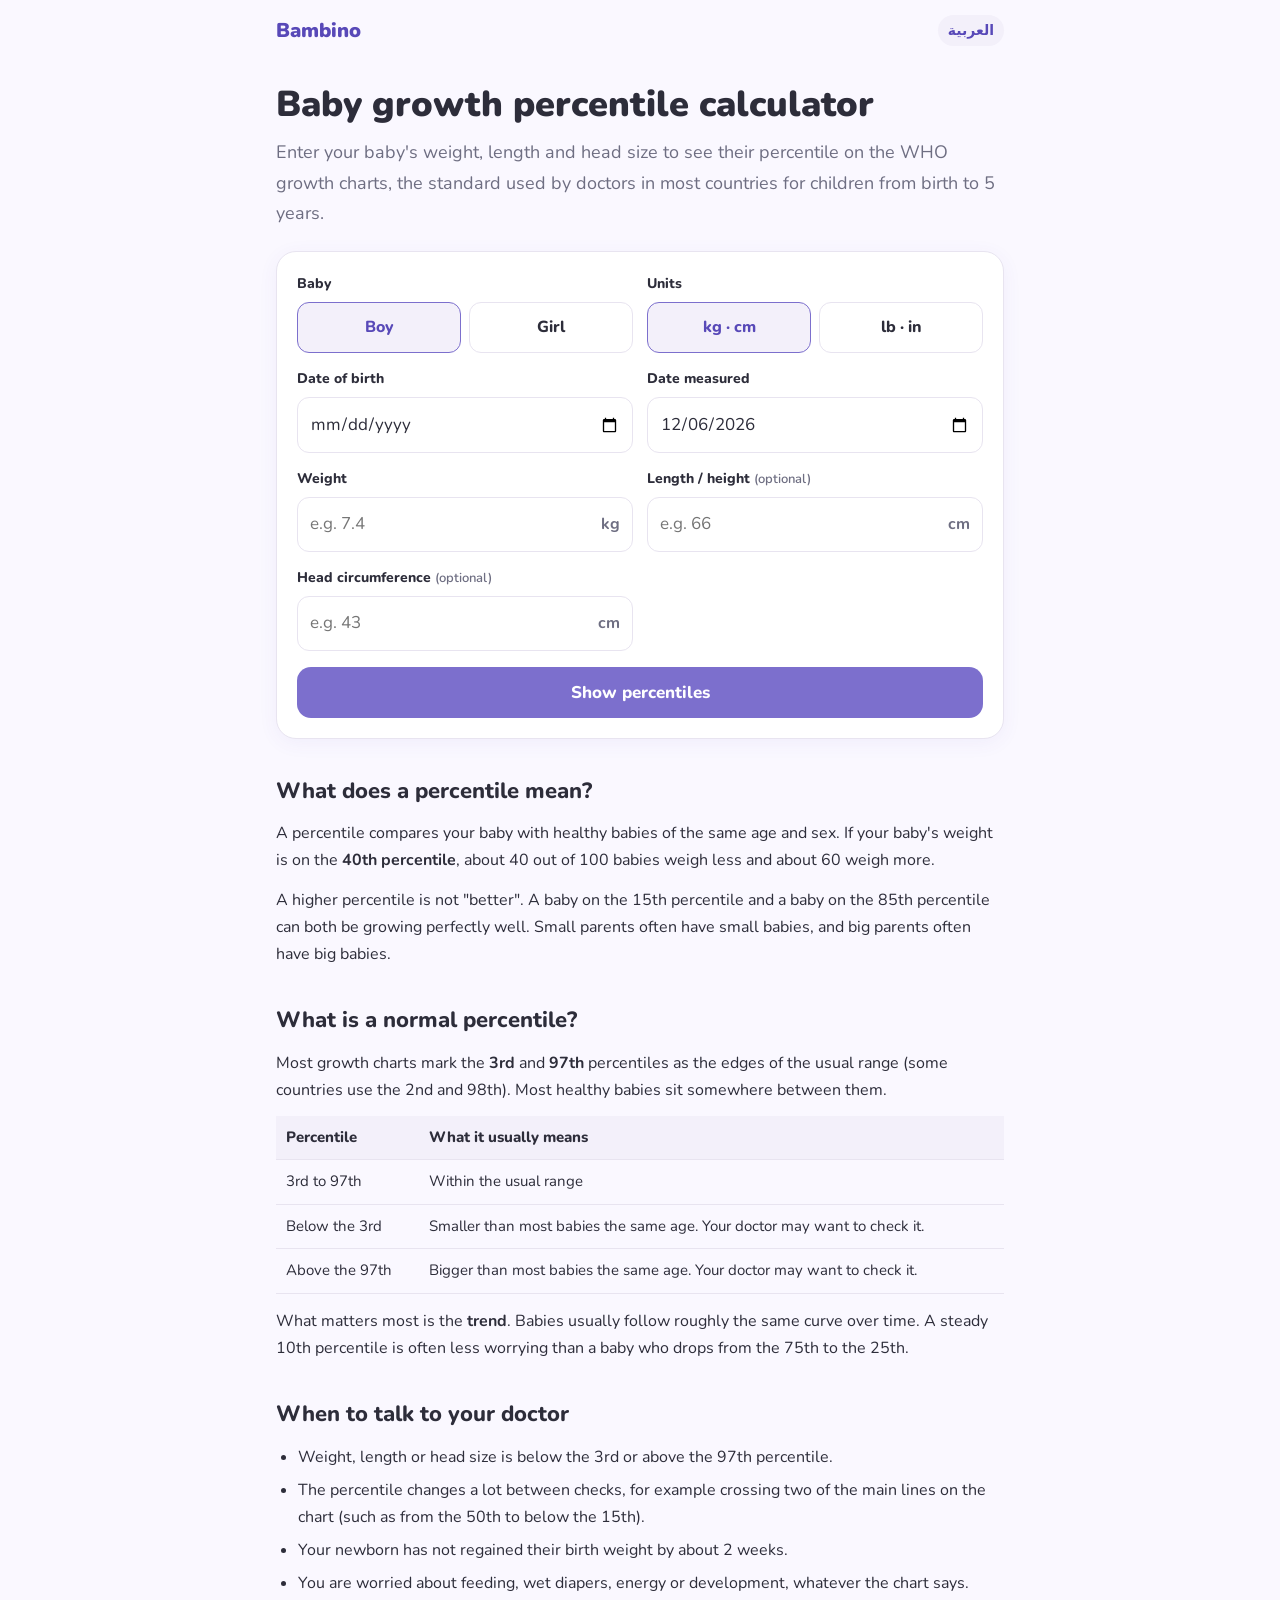
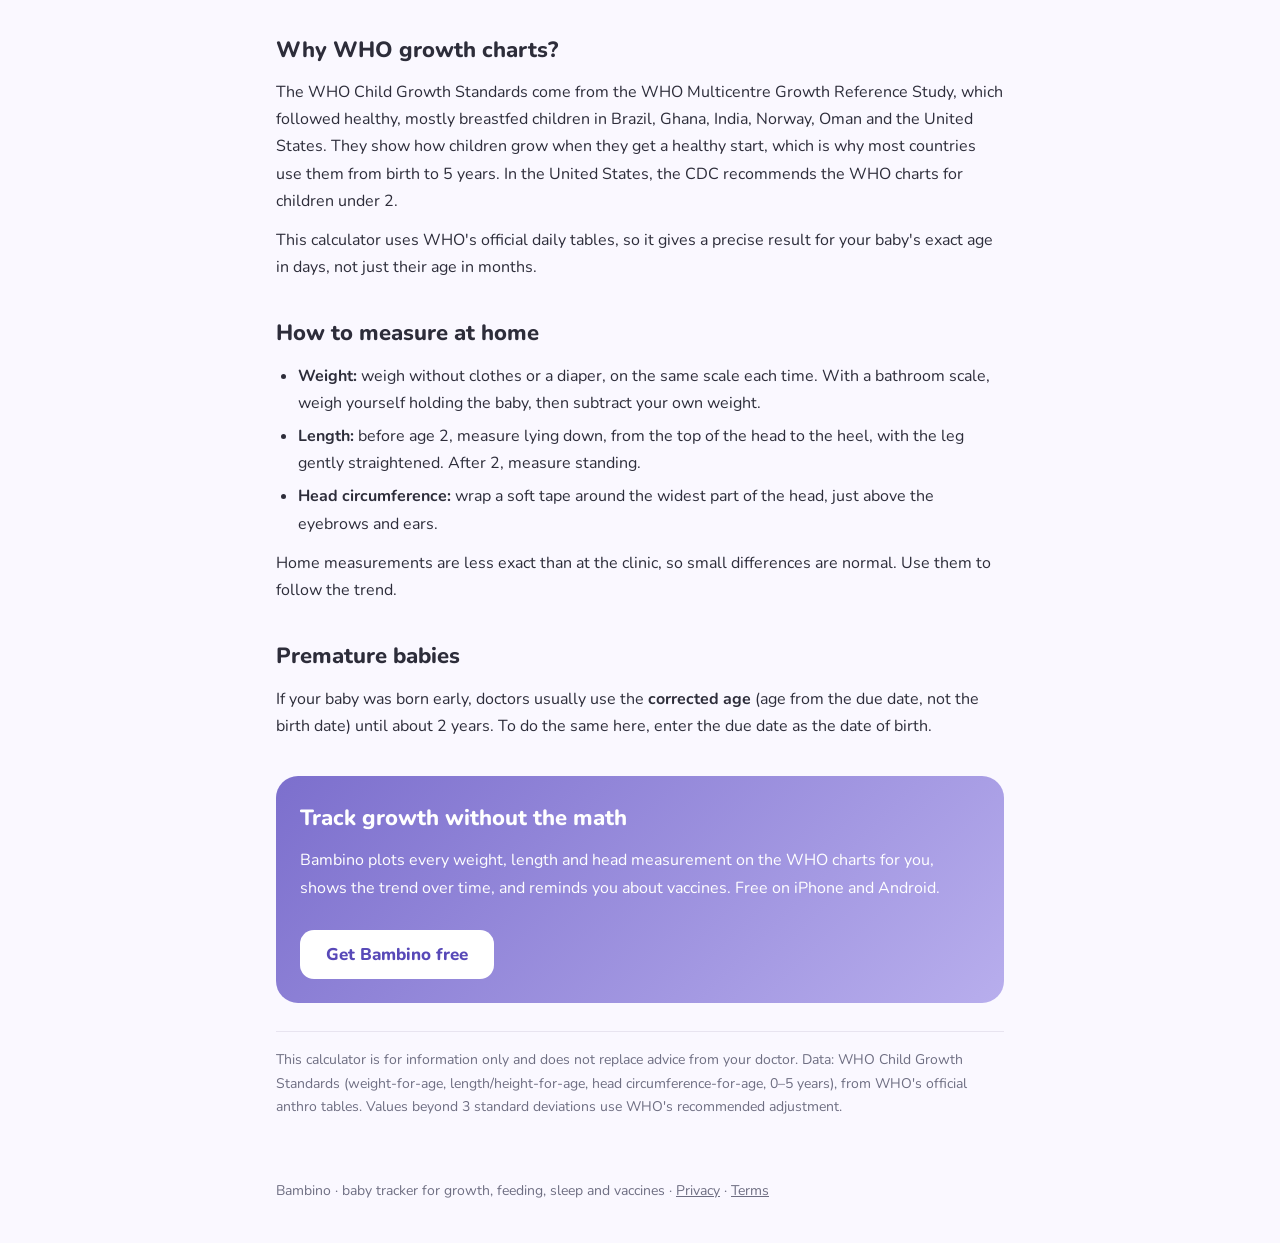
==== growth-percentile/index.html @ 47997323 "Add WHO growth percentile calculator pages (EN, AR) and sitemap Co-Authored-By: Claude Opus 5.5 <nor" ====
<!doctype html>
<html lang="en" dir="ltr"><head><meta charset="utf-8">
<meta name="viewport" content="width=device-width, initial-scale=1">
<title>Baby Growth Percentile Calculator (WHO Charts, 0–5 Years) | Bambino</title>
<meta name="description" content="Free WHO growth percentile calculator for babies and toddlers. Check weight, length and head circumference percentiles by exact age, and learn what&#x27;s normal.">
<link rel="canonical" href="https://kiromalakhabib.github.io/bambino-legal/growth-percentile/"><link rel="alternate" hreflang="en" href="https://kiromalakhabib.github.io/bambino-legal/growth-percentile/"><link rel="alternate" hreflang="ar" href="https://kiromalakhabib.github.io/bambino-legal/ar/growth-percentile/"><link rel="alternate" hreflang="x-default" href="https://kiromalakhabib.github.io/bambino-legal/growth-percentile/">
<meta property="og:type" content="article"><meta property="og:title" content="Baby Growth Percentile Calculator (WHO Charts, 0–5 Years) | Bambino">
<meta property="og:description" content="Free WHO growth percentile calculator for babies and toddlers. Check weight, length and head circumference percentiles by exact age, and learn what&#x27;s normal."><meta property="og:url" content="https://kiromalakhabib.github.io/bambino-legal/growth-percentile/">
<meta property="og:locale" content="en">
<link rel="preconnect" href="https://fonts.googleapis.com"><link rel="preconnect" href="https://fonts.gstatic.com" crossorigin>
<link href="https://fonts.googleapis.com/css2?family=Nunito:wght@500;700;800;900&family=Cairo:wght@500;700;800;900&display=swap" rel="stylesheet">
<link rel="stylesheet" href="../assets/guides.css">
<script type="application/ld+json">{"@context": "https://schema.org", "@type": "MedicalWebPage", "name": "Baby Growth Percentile Calculator (WHO Charts, 0–5 Years) | Bambino", "description": "Free WHO growth percentile calculator for babies and toddlers. Check weight, length and head circumference percentiles by exact age, and learn what's normal.", "inLanguage": "en", "url": "https://kiromalakhabib.github.io/bambino-legal/growth-percentile/", "lastReviewed": "2026-11-14", "audience": {"@type": "Audience", "audienceType": "Parents"}, "publisher": {"@type": "Organization", "name": "Bambino"}}</script>
</head><body>
<div class="top"><a class="brand" href="https://kiromalakhabib.github.io/bambino-legal/download.html?src=seo_growth_en_logo">Bambino</a><span class="lang"><a href="../ar/growth-percentile/" hreflang="ar" lang="ar">العربية</a></span></div>
<main>
<h1>Baby growth percentile calculator</h1>
<p class="lede">Enter your baby's weight, length and head size to see their percentile on the WHO growth charts, the standard used by doctors in most countries for children from birth to 5 years.</p>
<form id="gp-form" class="card" data-lms="../assets/who-lms.json" novalidate>
<div class="gp-grid">
  <div><label class="f">Baby</label><div class="seg">
    <label><input type="radio" name="sex" value="1" checked><span>Boy</span></label>
    <label><input type="radio" name="sex" value="2"><span>Girl</span></label></div></div>
  <div><label class="f">Units</label><div class="seg">
    <label><input type="radio" name="units" value="met" checked><span>kg · cm</span></label>
    <label><input type="radio" name="units" value="imp"><span>lb · in</span></label></div></div>
  <div><label class="f" for="gp-dob">Date of birth</label><div class="f-in"><input type="date" id="gp-dob" required></div></div>
  <div><label class="f" for="gp-date">Date measured</label><div class="f-in"><input type="date" id="gp-date" required></div></div>
  <div><label class="f" for="gp-w">Weight</label><div class="f-in"><input id="gp-w" inputmode="decimal" placeholder="e.g. 7.4"><span id="gp-w-unit"></span></div></div>
  <div><label class="f" for="gp-l">Length / height <span class="opt">(optional)</span></label><div class="f-in"><input id="gp-l" inputmode="decimal" placeholder="e.g. 66"><span id="gp-l-unit"></span></div></div>
  <div><label class="f" for="gp-h">Head circumference <span class="opt">(optional)</span></label><div class="f-in"><input id="gp-h" inputmode="decimal" placeholder="e.g. 43"><span id="gp-h-unit"></span></div></div>
</div>
<button class="btn" type="submit">Show percentiles</button>
<div id="gp-out" aria-live="polite"></div>
</form>
<script type="application/json" id="gp-text">{"kg": "kg", "lb": "lb", "cm": "cm", "in": "in", "weight": "Weight for age", "length": "Length for age", "height": "Height for age", "head": "Head circumference for age", "pct": "{n}th percentile", "below01": "Below the 0.1st percentile", "above999": "Above the 99.9th percentile", "ok": "About {n} in 100 babies of the same age and sex measure less, and {m} measure more. This is within the usual range.", "low": "Below the 3rd percentile. This can be normal for some babies, but it is worth checking with your doctor.", "high": "Above the 97th percentile. This can be normal for some babies, but it is worth checking with your doctor.", "ageIs": "Age at measurement: {m} months ({d} days)", "note": "One measurement is a snapshot. Your doctor looks at how your baby grows over time, not at a single number.", "needDates": "Please enter the date of birth and the date measured.", "ageRange": "The WHO standards cover birth to 5 years. Please check the dates.", "needOne": "Enter at least one measurement: weight, length or head circumference.", "loading": "Loading WHO tables…", "loadFail": "Could not load the WHO tables. Please check your connection and try again."}</script>
<script src="../assets/growth.js" defer></script>

<h2>What does a percentile mean?</h2>
<p>A percentile compares your baby with healthy babies of the same age and sex. If your baby's weight is on the <b>40th percentile</b>, about 40 out of 100 babies weigh less and about 60 weigh more.</p>
<p>A higher percentile is not "better". A baby on the 15th percentile and a baby on the 85th percentile can both be growing perfectly well. Small parents often have small babies, and big parents often have big babies.</p>

<h2>What is a normal percentile?</h2>
<p>Most growth charts mark the <b>3rd</b> and <b>97th</b> percentiles as the edges of the usual range (some countries use the 2nd and 98th). Most healthy babies sit somewhere between them.</p>
<table><tr><th>Percentile</th><th>What it usually means</th></tr>
<tr><td>3rd to 97th</td><td>Within the usual range</td></tr>
<tr><td>Below the 3rd</td><td>Smaller than most babies the same age. Your doctor may want to check it.</td></tr>
<tr><td>Above the 97th</td><td>Bigger than most babies the same age. Your doctor may want to check it.</td></tr></table>
<p>What matters most is the <b>trend</b>. Babies usually follow roughly the same curve over time. A steady 10th percentile is often less worrying than a baby who drops from the 75th to the 25th.</p>

<h2>When to talk to your doctor</h2>
<ul>
<li>Weight, length or head size is below the 3rd or above the 97th percentile.</li>
<li>The percentile changes a lot between checks, for example crossing two of the main lines on the chart (such as from the 50th to below the 15th).</li>
<li>Your newborn has not regained their birth weight by about 2 weeks.</li>
<li>You are worried about feeding, wet diapers, energy or development, whatever the chart says.</li>
</ul>

<h2>Why WHO growth charts?</h2>
<p>The WHO Child Growth Standards come from the WHO Multicentre Growth Reference Study, which followed healthy, mostly breastfed children in Brazil, Ghana, India, Norway, Oman and the United States. They show how children grow when they get a healthy start, which is why most countries use them from birth to 5 years. In the United States, the CDC recommends the WHO charts for children under 2.</p>
<p>This calculator uses WHO's official daily tables, so it gives a precise result for your baby's exact age in days, not just their age in months.</p>

<h2>How to measure at home</h2>
<ul>
<li><b>Weight:</b> weigh without clothes or a diaper, on the same scale each time. With a bathroom scale, weigh yourself holding the baby, then subtract your own weight.</li>
<li><b>Length:</b> before age 2, measure lying down, from the top of the head to the heel, with the leg gently straightened. After 2, measure standing.</li>
<li><b>Head circumference:</b> wrap a soft tape around the widest part of the head, just above the eyebrows and ears.</li>
</ul>
<p>Home measurements are less exact than at the clinic, so small differences are normal. Use them to follow the trend.</p>

<h2>Premature babies</h2>
<p>If your baby was born early, doctors usually use the <b>corrected age</b> (age from the due date, not the birth date) until about 2 years. To do the same here, enter the due date as the date of birth.</p>

<div class="cta"><h2>Track growth without the math</h2>
<p>Bambino plots every weight, length and head measurement on the WHO charts for you, shows the trend over time, and reminds you about vaccines. Free on iPhone and Android.</p>
<a class="btn" href="https://kiromalakhabib.github.io/bambino-legal/download.html?src=seo_growth_en">Get Bambino free</a></div>

<p class="disc">This calculator is for information only and does not replace advice from your doctor. Data: WHO Child Growth Standards (weight-for-age, length/height-for-age, head circumference-for-age, 0–5 years), from WHO's official anthro tables. Values beyond 3 standard deviations use WHO's recommended adjustment.</p>
</main>
<footer>Bambino · baby tracker for growth, feeding, sleep and vaccines · <a href="../privacy.html">Privacy</a> · <a href="../terms.html">Terms</a></footer>
</body></html>
---- assets/guides.css ----
:root{--lav:#7C6FCD;--lav-d:#5849B8;--lav-l:#B8AEED;--peach:#FF8C69;--mint:#2E9E6B;--bg:#FAF8FF;--card:#fff;--soft:#F3F0FA;--ink:#2D2D3A;--muted:#6E6E82;--line:#E8E4F0;--warn:#C2410C}
*{box-sizing:border-box;margin:0;padding:0}
html,body{overflow-x:hidden}
body{font:16px/1.7 Nunito,system-ui,sans-serif;background:var(--bg);color:var(--ink)}
[dir=rtl] body,html[dir=rtl] body{font-family:Cairo,Nunito,system-ui,sans-serif}
a{color:var(--lav-d)}
.top{display:flex;flex-wrap:wrap;align-items:center;justify-content:space-between;gap:12px;max-width:760px;margin:0 auto;padding:14px 16px}
.brand{font-weight:900;font-size:20px;color:var(--lav-d);text-decoration:none}
.lang a{font-weight:700;font-size:14px;text-decoration:none;padding:6px 10px;border-radius:999px;background:var(--soft)}
main{max-width:760px;margin:0 auto;padding:8px 16px 48px}
h1{font-size:clamp(26px,5vw,36px);line-height:1.25;font-weight:900;margin:12px 0 10px}
.lede{color:var(--muted);font-size:18px;margin-bottom:22px}
h2{font-size:22px;font-weight:800;margin:34px 0 10px}
h3{font-size:18px;font-weight:800;margin:20px 0 6px}
p,ul,ol{margin-bottom:12px}
ul,ol{padding-inline-start:22px}
li{margin-bottom:6px}
.card{background:var(--card);border:1px solid var(--line);border-radius:20px;padding:20px;box-shadow:0 4px 20px rgba(88,73,184,.06)}
.gp-grid{display:grid;grid-template-columns:minmax(0,1fr) minmax(0,1fr);gap:14px}
.gp-grid>div{min-width:0}
@media (max-width:560px){.gp-grid{grid-template-columns:1fr}}
label.f{display:block;font-weight:800;font-size:14px;margin-bottom:6px}
.f-in{display:flex;align-items:center;border:1.5px solid var(--line);border-radius:12px;background:#fff;overflow:hidden}
.f-in:focus-within{border-color:var(--lav)}
.f-in input{flex:1;min-width:0;width:100%;border:0;padding:12px;font:inherit;font-size:17px;background:transparent;color:var(--ink)}
.f-in input:focus{outline:none}
.f-in span{padding:0 12px;color:var(--muted);font-weight:700}
.seg{display:flex;gap:8px;flex-wrap:wrap}
.seg label{flex:1;min-width:0;position:relative}
.seg input{position:absolute;inset:0;opacity:0;margin:0}
.seg span{display:block;text-align:center;padding:11px;border-radius:12px;border:1.5px solid var(--line);font-weight:800;cursor:pointer;background:#fff}
.seg input:checked+span{border-color:var(--lav);background:var(--soft);color:var(--lav-d)}
.seg input:focus-visible+span{outline:2px solid var(--lav)}
.opt{color:var(--muted);font-weight:600;font-size:13px}
.btn{display:inline-block;width:100%;margin-top:16px;padding:14px;border:0;border-radius:14px;background:var(--lav);color:#fff;font:800 17px Nunito,Cairo,sans-serif;cursor:pointer;text-align:center;text-decoration:none}
.btn:hover{background:var(--lav-d)}
#gp-out:not(:empty){margin-top:18px}
.gp-age{font-weight:700;color:var(--muted)}
.gp-row{border-radius:14px;padding:14px;margin-top:10px;background:var(--soft)}
.gp-row-h{display:flex;justify-content:space-between;gap:10px;font-weight:800}
.gp-row-h b{color:var(--lav-d)}
.gp-row.low .gp-row-h b,.gp-row.high .gp-row-h b{color:var(--warn)}
.gp-row p{margin:8px 0 0;font-size:15px}
.gp-bar{position:relative;height:8px;border-radius:99px;margin-top:10px;background:linear-gradient(90deg,#F6C9B9 0 3%,#DDD8F5 3% 97%,#F6C9B9 97%)}
[dir=rtl] .gp-bar{background:linear-gradient(270deg,#F6C9B9 0 3%,#DDD8F5 3% 97%,#F6C9B9 97%)}
.gp-bar i{position:absolute;top:-4px;width:16px;height:16px;margin-inline-start:-8px;border-radius:50%;background:var(--lav-d);border:3px solid #fff;box-shadow:0 1px 4px rgba(0,0,0,.2)}
.gp-err{color:var(--warn);font-weight:700}
.gp-note{font-size:14px;color:var(--muted);margin-top:12px}
table{width:100%;border-collapse:collapse;margin:8px 0 14px;font-size:15px}
th,td{padding:9px 10px;border-bottom:1px solid var(--line);text-align:start}
th{background:var(--soft);font-weight:800}
.cta{margin-top:36px;background:linear-gradient(135deg,var(--lav) 0%,var(--lav-l) 100%);color:#fff;border-radius:22px;padding:24px}
.cta h2{margin-top:0;color:#fff}
.cta .btn{background:#fff;color:var(--lav-d);width:auto;padding:13px 26px}
.disc{margin-top:28px;font-size:14px;color:var(--muted);border-top:1px solid var(--line);padding-top:16px}
footer{max-width:760px;margin:0 auto;padding:0 16px 40px;font-size:14px;color:var(--muted)}
footer a{color:var(--muted)}
.f-in input[type=date]{-webkit-appearance:none;appearance:none;min-height:48px}
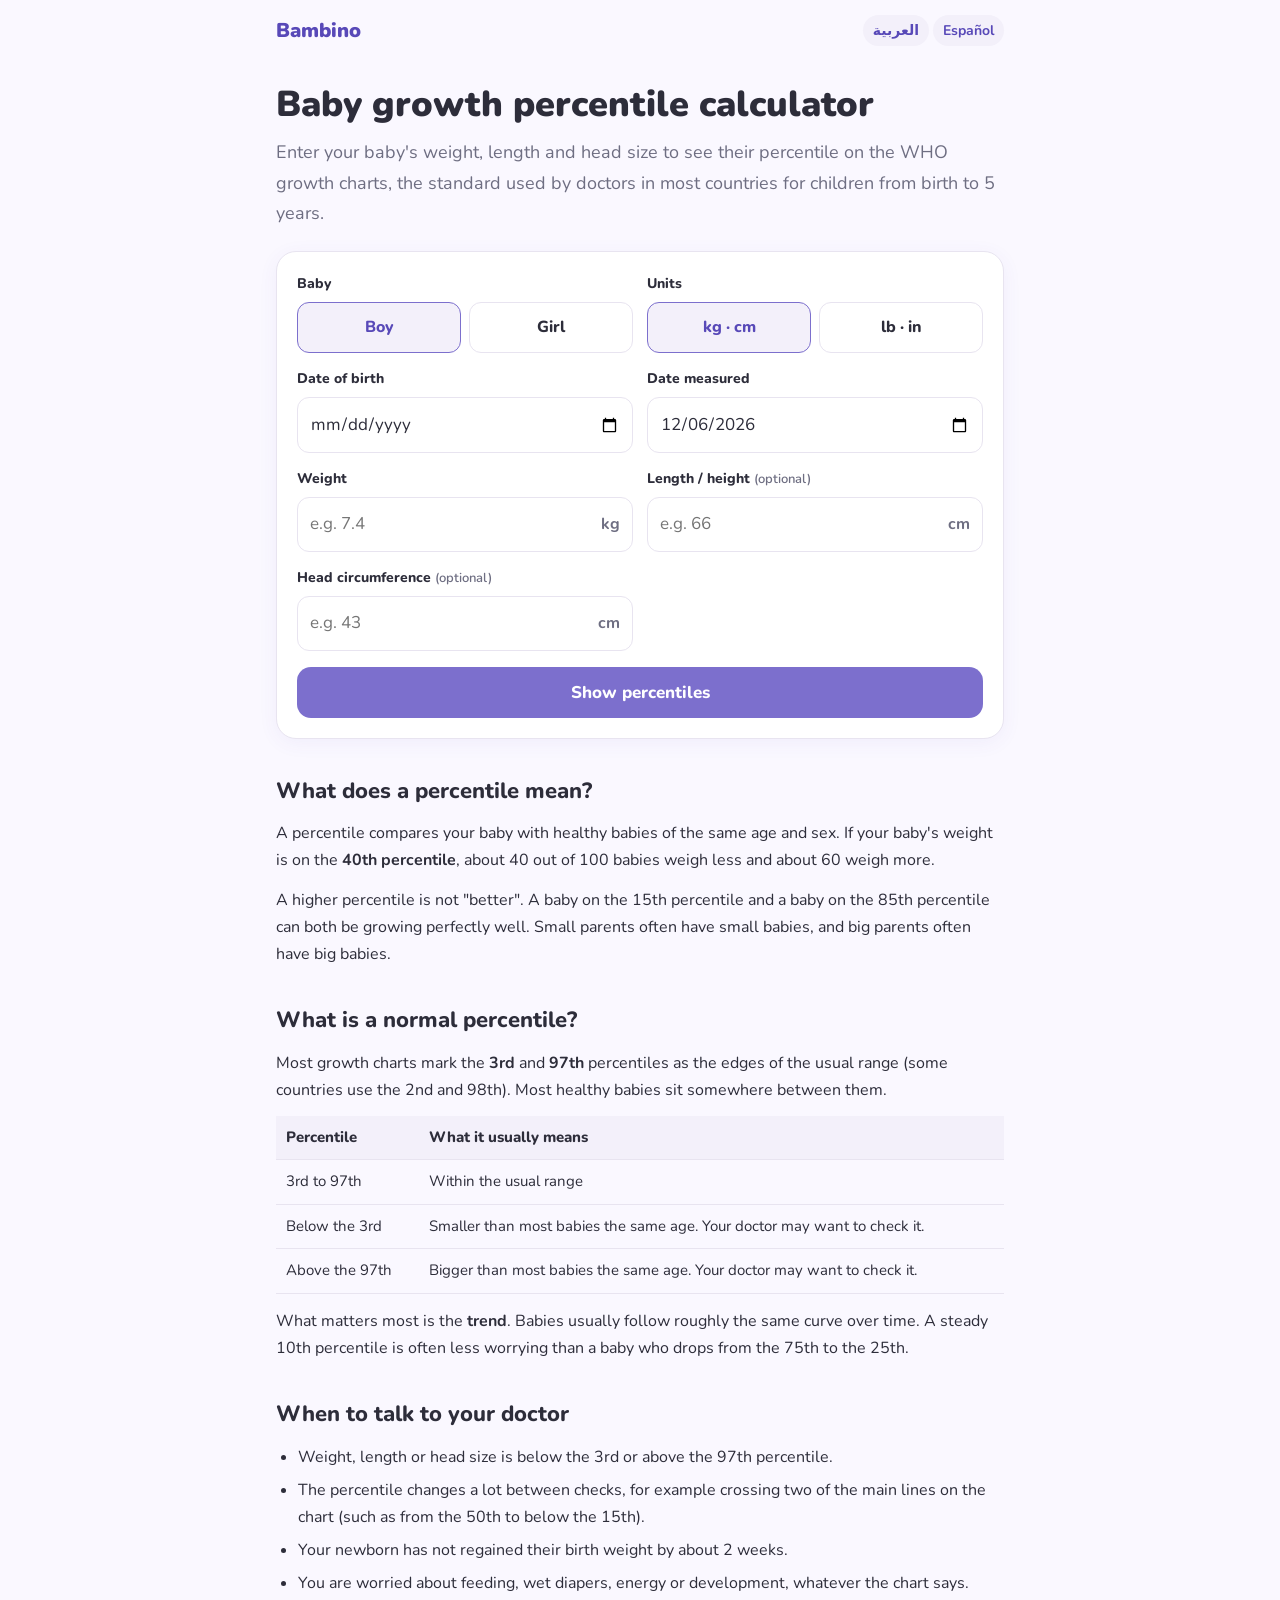
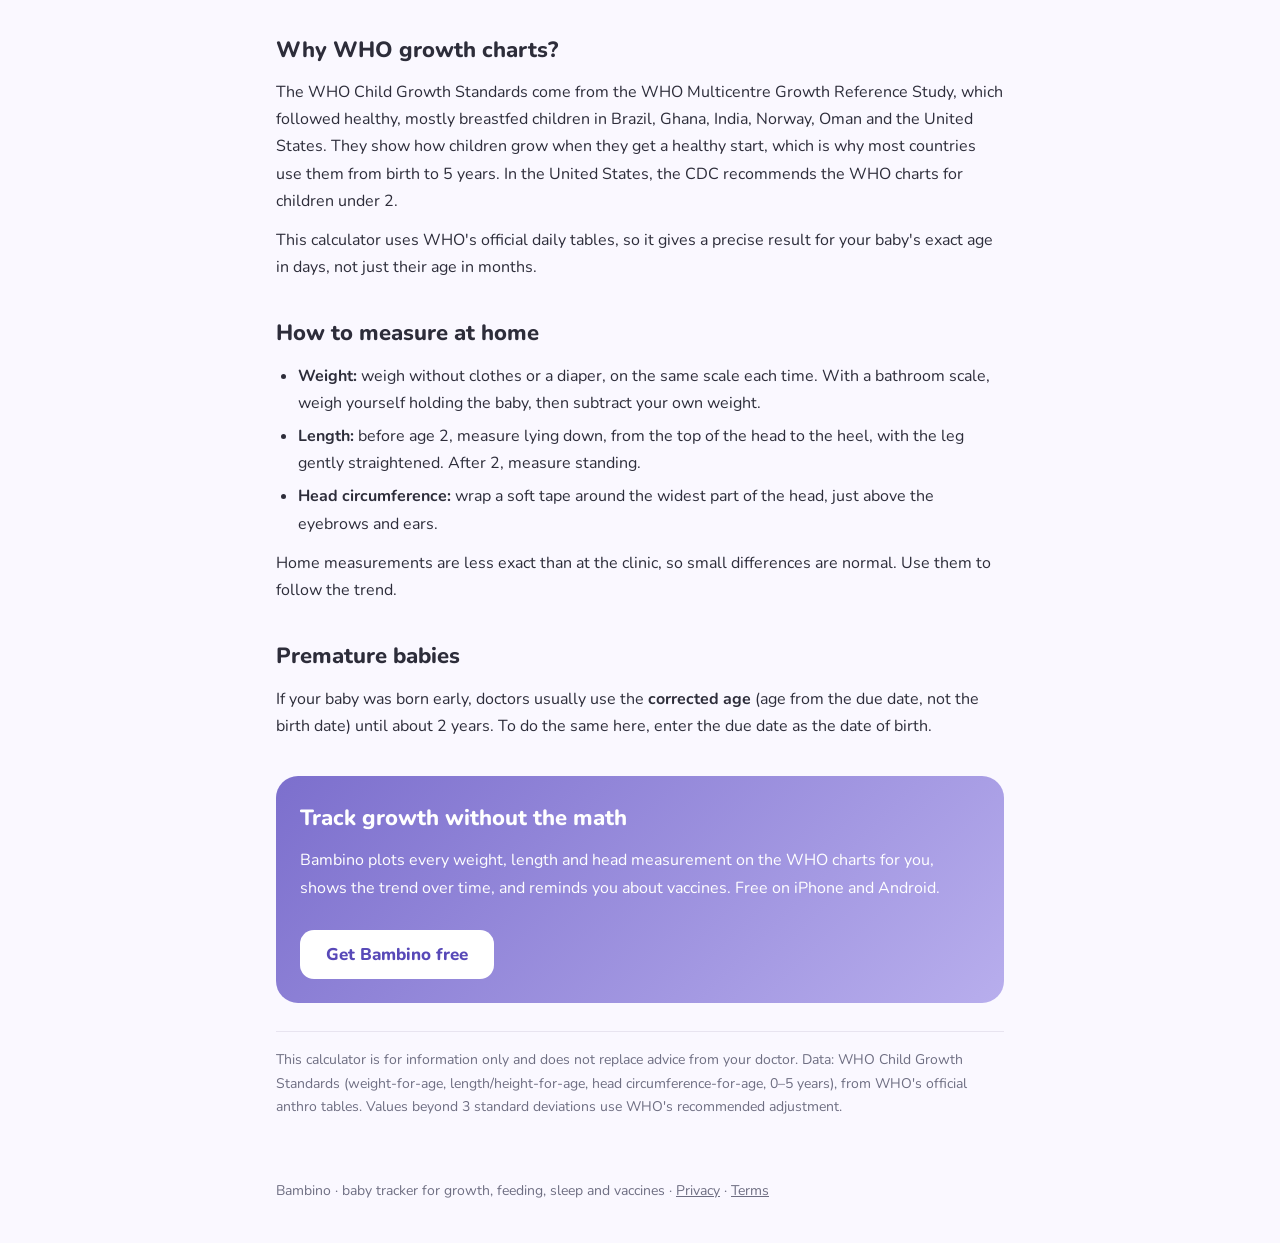
==== commit a7996dc5: "Add Spanish growth percentile calculator page Co-Authored-By: Claude Opus 5.5 <noreply@anthropic.com" ====
--- a/growth-percentile/index.html
+++ b/growth-percentile/index.html
@@ -3,16 +3,16 @@
 <meta name="viewport" content="width=device-width, initial-scale=1">
 <title>Baby Growth Percentile Calculator (WHO Charts, 0–5 Years) | Bambino</title>
 <meta name="description" content="Free WHO growth percentile calculator for babies and toddlers. Check weight, length and head circumference percentiles by exact age, and learn what&#x27;s normal.">
-<link rel="canonical" href="https://kiromalakhabib.github.io/bambino-legal/growth-percentile/"><link rel="alternate" hreflang="en" href="https://kiromalakhabib.github.io/bambino-legal/growth-percentile/"><link rel="alternate" hreflang="ar" href="https://kiromalakhabib.github.io/bambino-legal/ar/growth-percentile/"><link rel="alternate" hreflang="x-default" href="https://kiromalakhabib.github.io/bambino-legal/growth-percentile/">
+<link rel="canonical" href="https://kiromalakhabib.github.io/bambino-legal/growth-percentile/"><link rel="alternate" hreflang="en" href="https://kiromalakhabib.github.io/bambino-legal/growth-percentile/"><link rel="alternate" hreflang="ar" href="https://kiromalakhabib.github.io/bambino-legal/ar/growth-percentile/"><link rel="alternate" hreflang="es" href="https://kiromalakhabib.github.io/bambino-legal/es/percentiles-de-crecimiento/"><link rel="alternate" hreflang="x-default" href="https://kiromalakhabib.github.io/bambino-legal/growth-percentile/">
 <meta property="og:type" content="article"><meta property="og:title" content="Baby Growth Percentile Calculator (WHO Charts, 0–5 Years) | Bambino">
 <meta property="og:description" content="Free WHO growth percentile calculator for babies and toddlers. Check weight, length and head circumference percentiles by exact age, and learn what&#x27;s normal."><meta property="og:url" content="https://kiromalakhabib.github.io/bambino-legal/growth-percentile/">
 <meta property="og:locale" content="en">
 <link rel="preconnect" href="https://fonts.googleapis.com"><link rel="preconnect" href="https://fonts.gstatic.com" crossorigin>
 <link href="https://fonts.googleapis.com/css2?family=Nunito:wght@500;700;800;900&family=Cairo:wght@500;700;800;900&display=swap" rel="stylesheet">
 <link rel="stylesheet" href="../assets/guides.css">
-<script type="application/ld+json">{"@context": "https://schema.org", "@type": "MedicalWebPage", "name": "Baby Growth Percentile Calculator (WHO Charts, 0–5 Years) | Bambino", "description": "Free WHO growth percentile calculator for babies and toddlers. Check weight, length and head circumference percentiles by exact age, and learn what's normal.", "inLanguage": "en", "url": "https://kiromalakhabib.github.io/bambino-legal/growth-percentile/", "lastReviewed": "2026-11-14", "audience": {"@type": "Audience", "audienceType": "Parents"}, "publisher": {"@type": "Organization", "name": "Bambino"}}</script>
+<script type="application/ld+json">{"@context": "https://schema.org", "@type": "MedicalWebPage", "name": "Baby Growth Percentile Calculator (WHO Charts, 0–5 Years) | Bambino", "description": "Free WHO growth percentile calculator for babies and toddlers. Check weight, length and head circumference percentiles by exact age, and learn what's normal.", "inLanguage": "en", "url": "https://kiromalakhabib.github.io/bambino-legal/growth-percentile/", "lastReviewed": "2026-11-18", "audience": {"@type": "Audience", "audienceType": "Parents"}, "publisher": {"@type": "Organization", "name": "Bambino"}}</script>
 </head><body>
-<div class="top"><a class="brand" href="https://kiromalakhabib.github.io/bambino-legal/download.html?src=seo_growth_en_logo">Bambino</a><span class="lang"><a href="../ar/growth-percentile/" hreflang="ar" lang="ar">العربية</a></span></div>
+<div class="top"><a class="brand" href="https://kiromalakhabib.github.io/bambino-legal/download.html?src=seo_growth_en_logo">Bambino</a><span class="lang"><a href="../ar/growth-percentile/" hreflang="ar" lang="ar">العربية</a> <a href="../es/percentiles-de-crecimiento/" hreflang="es" lang="es">Español</a></span></div>
 <main>
 <h1>Baby growth percentile calculator</h1>
 <p class="lede">Enter your baby's weight, length and head size to see their percentile on the WHO growth charts, the standard used by doctors in most countries for children from birth to 5 years.</p>
--- a/assets/guides.css
+++ b/assets/guides.css
@@ -56,3 +56,8 @@
 footer{max-width:760px;margin:0 auto;padding:0 16px 40px;font-size:14px;color:var(--muted)}
 footer a{color:var(--muted)}
 .f-in input[type=date]{-webkit-appearance:none;appearance:none;min-height:48px}
+.vx-table tr.past td{opacity:.55}
+.vx-table tr.next td{background:#FFF1EB}
+.tag{display:inline-block;font-size:12px;font-weight:800;color:#fff;background:var(--peach);border-radius:999px;padding:1px 9px;margin-inline-start:4px}
+.vx-list{list-style:none;padding:0}
+.vx-list li{background:var(--card);border:1px solid var(--line);border-radius:14px;padding:12px 14px;margin-bottom:8px}
